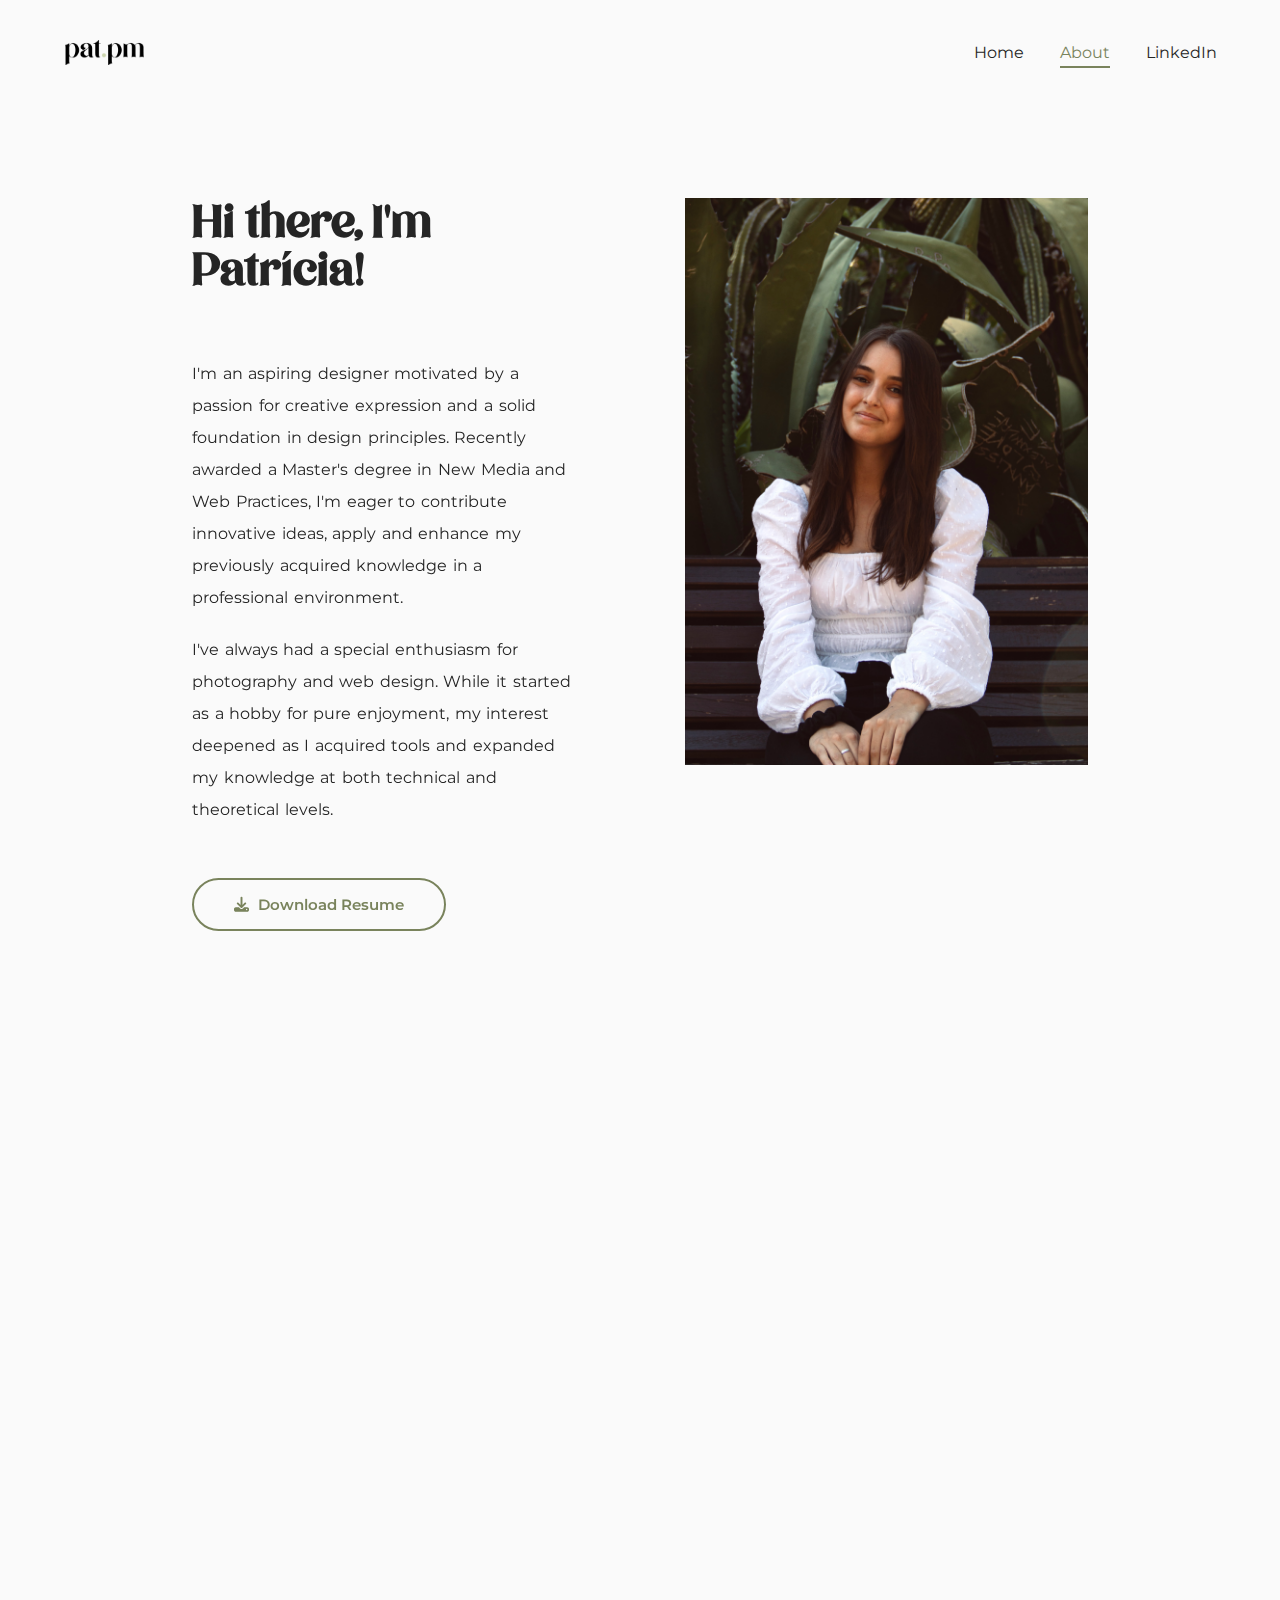
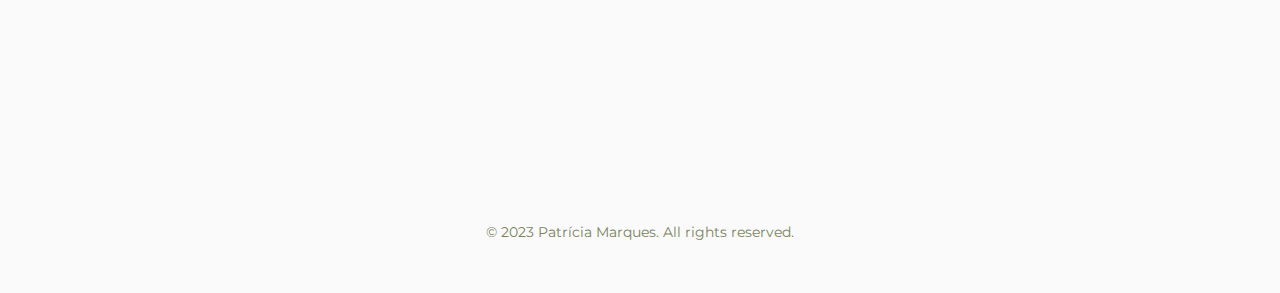
==== about.html @ 9ddb3692 "Add files via upload" ====
<!DOCTYPE html>
<html lang="en">

  <head>
    <meta charset="UTF-8">
    <meta http-equiv="X-UA-Compatible" content="IE=edge">
    <meta name="viewport" content="width=device-width, initial-scale=1.0">
    <title>About • Patrícia Marques</title>

    <link rel="icon" type="image/x-icon" href="favicon.ico">
    <link rel="stylesheet" href="style/about.css">
    <link href="https://unpkg.com/aos@2.3.1/dist/aos.css" rel="stylesheet">
    <script src="https://unpkg.com/aos@2.3.1/dist/aos.js"></script>
  </head>

  <body>
    <header id="header">
      <div class="nav-container">
        <a href="index.html"><img class="navbar-brand" src="assets/logo.png" alt="logo"></a>
        <nav id="mbmenu" class="nav">
          <ul>
            <li><a href="index.html">Home</a></li>
            <li><a class="active" href="about.html">About</a></li>
            <li><a href="https://www.linkedin.com/in/patpm" target="_blank">LinkedIn</a></li>
          </ul>
        </nav>
      </div>

      <button class="mobile-menu-button" title="Mobile menu">
        <i class="fa-solid fa-burger"></i>
      </button>
    </header>

    <div id="about" class="container">
      <div class="profile">
        <img class="picture" src="assets/mi.jpg" alt="Profile picture" data-aos="fade-left">
        <div class="text" data-aos="fade-right">
          <h1>Hi there, I'm Patrícia!</h1>
          <p>
            I'm an aspiring designer motivated by a passion for creative
            expression and a solid foundation in design principles. Recently 
            awarded a Master's degree in New Media and Web Practices, I'm eager 
            to contribute innovative ideas, apply and enhance my previously 
            acquired knowledge in a professional environment.
          </p>
          <p>
            I've always had a special enthusiasm for photography and web design. 
            While it started as a hobby for pure enjoyment, my interest deepened 
            as I acquired tools and expanded my knowledge at both technical and theoretical levels.
          </p>
          <a href="downloads/CV Patricia Marques.pdf" class="btn" title="Download Resume" target="_blank"><i class="fas fa-download"></i> Download Resume</a>
        </div>
      </div>

      <div class="moreabout">
        <h1 data-aos="fade-right">Five facts about me...</h1>
        <ul>
          <li data-aos="fade-right">
            <strong>Global Explorer ✈️</strong> I've had the privilege of
            traversing landscapes both near and far, from the bustling streets
            of London to the serene beaches of Cape Verde. I love getting to
            know other cultures and their history, traveling is such a powerful way
            to acquire knowledge and create unique, lasting memories.
          </li>
          <li data-aos="fade-right">
            <strong>Food Enthusiast 🍕</strong> Italian cuisine, with its rich
            flavors and comforting pasta dishes, has a special place in my
            heart. But I also can't resist some tasty picanha.
          </li>
          <li data-aos="fade-right">
            <strong>Dog Lover 🐕</strong> Beyond my professional interests, I'm
            an unabashed dog enthusiast, with a soft spot for Corgis! These
            adorable, short-legged companions bring endless joy into my life.
          </li>
          <li data-aos="fade-right">
            <strong>Crafty Trainer 🎮</strong> In my downtime, I'm most likely
            playing games with my friends. Just as I find immense joy in being a
            Minecraft architect, empowering my imagination, I also enjoy
            exploring the real world while capturing some Pokémon.
          </li>
          <li data-aos="fade-right">
            <strong>Coin Collector 🪙</strong> I am fascinated by the world of
            numismatics. Collecting coins is not just a hobby, it is a journey
            through history, culture and art. I like researching and discovering
            unique currencies from different countries.
          </li>
        </ul>
      </div>
    </div>

    <footer class="footer">
      <p>&copy; 2023 Patrícia Marques. All rights reserved.</p>
    </footer>

    <script>
      AOS.init();
    </script>

    <script>
      const nav = document.querySelector(".nav");
      const mobileMenu = document.querySelector("button.mobile-menu-button");

      mobileMenu.addEventListener("click", () => {
        nav.classList.toggle("show");

        if (nav.classList.contains("show")) {
          document.body.classList.add("fixed-position");
        } else {
          document.body.classList.remove("fixed-position");
        }
      });
    </script>
  </body>
</html>
---- style/about.css ----
@import url("https://cdnjs.cloudflare.com/ajax/libs/font-awesome/6.1.1/css/all.min.css");
@import url("https://fonts.googleapis.com/css2?family=Montserrat:wght@100;200;300;400;500;600;700;800;900&display=swap");
@font-face {
  font-family: "million_dreamsregular";
  src: url("fonts/million_dreams_regular-webfont.woff2") format("woff2"),
    url("fonts/million_dreams_regular-webfont.woff") format("woff");
  font-weight: normal;
  font-style: normal;
}

* {
  margin: 0;
  padding: 0;
  box-sizing: border-box;
}

html {
  line-height: 1.15;
  scroll-behavior: smooth;
}

body {
  color: #252525;
  font: 15px "Montserrat", sans-serif;
  line-height: 25px;
  background-color: #fafafa;
}

.mobile-menu-button {
  display: none;
  color: #252525;
}

.nav-container .navbar-brand {
  height: 25px;
  position: absolute;
  margin-top: 22px;
  display: block;
}

.nav-container {
  position: relative;
  display: block;
  width: auto;
  height: 108px;
  padding: 18px 45px 18px 65px;
  z-index: 100;
  transition: all 0.5s;
  font-size: 16px;
  line-height: 20px;
  font-weight: 400;
  background-color: transparent;
}

.nav {
  margin-top: 10px;
  float: right;
  display: flex;
}

.nav a {
  border-radius: 50px;
  display: inline-block;
  transition: all 0.3s;
  padding: 15px 18px;
  text-decoration: none;
  color: #252525;
  font-weight: 400;
  position: relative;
}

.nav ul {
  display: flex;
  list-style: none;
}

.nav a:hover {
  color: #ccd5ae;
}

.nav a.active {
  color: #79835c;
  text-decoration: underline 2px;
  text-underline-offset: 8px;
}

.nav a::before {
  content: "";
  width: 0;
  height: 2px;
  display: block;
  position: absolute;
  bottom: 0px;
  margin-bottom: 10px;
  left: 0;
  transition: all 0.25s ease-out;
  background-color: #ccd5ae;
}

.nav a:hover::before {
  width: 60%;
  transform: translateX(34%);
}

.container {
  color: #252525;
  padding-top: 90px;
  width: 70%;
  margin: auto;
}

.picture {
  position: relative;
  width: 100%;
  max-width: calc(50% - 5%);
  height: auto;
  max-height: 600px;
  display: block;
  object-fit: contain;
  object-position: top;
}

.profile {
  position: relative;
  gap: 7rem;
  display: flex;
  flex-direction: row-reverse;
}

.profile h1 {
  font-size: 50px;
  line-height: 3rem;
  margin-bottom: 4rem;
  position: relative;
  font-family: "million_dreamsregular";
}

.profile p {
  word-spacing: 0.1rem;
  font-size: 16px;
  line-height: 2rem;
  margin-bottom: 20px;
  font-weight: 400;
  font-family: "Montserrat", sans-serif;
}

.fas {
  margin-right: 5px;
}

.btn {
  margin-top: 2rem;
  padding: 12px 40px;
  display: inline-block;
  color: #79835c;
  border-radius: 50px;
  border: 2px solid #79835c;
  text-decoration: none;
  font-weight: 600;
  text-align: center;
}

.btn:hover {
  background-color: #79835c;
  color: #fcfcfc;
}

.moreabout {
  position: relative;
  margin-top: 10rem;
  margin-bottom: 6rem;
}

.moreabout h1 {
  font-size: 45px;
  font-weight: 500;
  margin-bottom: 4rem;
  position: relative;
  font-family: "million_dreamsregular";
}

.moreabout li {
  word-spacing: 0.1rem;
  font-size: 16px;
  line-height: 2rem;
  margin-bottom: 20px;
  margin-left: 20px;
  font-weight: 400;
  font-family: "Montserrat", sans-serif;
}

.footer {
  color: #79835c;
  width: 100%;
  text-align: center;
  position: absolute;
  padding-bottom: 3rem;
  font-size: 14px;
  margin-top: 3rem;
}

@media only screen and (min-width: 1620px) {
  .container {
    width: 55%;
  }

  .profile h1 {
    font-size: 2.5vw;
  }
}

@media only screen and (max-width: 768px) {
  .nav a::before {
    margin-bottom: 8px;
  }

  .nav a:hover::before {
    width: 70%;
    transform: translateX(22%);
  }

  .mobile-menu-button {
    display: block;
    position: absolute;
    right: 2.5rem;
    top: 2.3rem;
    background: none;
    border: none;
    font-size: 24px;
    z-index: 100;
    cursor: pointer;
  }

  .nav {
    background: #d5deb6;
    display: flex;
    justify-content: center;
    position: fixed;
    width: 100%;
    height: 100%;
    left: 0;
    top: -100%;
    z-index: 1;
    float: none;
    margin-top: 0;
    transition: top 0.5s ease-in;
  }

  .nav.show {
    display: flex;
    top: 0;
  }

  .fixed-position {
    position: fixed;
  }

  .nav a.active {
    color: #fff;
  }

  .nav a:hover {
    color: #fff;
  }

  .nav a::before {
    background-color: #fff;
  }

  .nav ul {
    margin-top: 0;
    justify-content: center;
    align-items: center;
    flex-direction: column;
    gap: 20px;
  }

  .nav ul li a {
    font-size: 22px;
    margin-top: 10px;
  }

  .nav-container {
    padding-left: 45px;
  }

  .profile {
    flex-direction: column;
    overflow-x: hidden;
  }

  .profile .picture {
    max-width: 100%;
    width: 100%;
    margin: 0;
  }
}

@media screen and (max-width: 480px) {
  .profile h1 {
    font-size: 36px;
    line-height: 40px;
    margin-top: -4rem;
    margin-bottom: 2rem;
    letter-spacing: 1px;
  }

  .btn {
    width: 100%;
  }

  .container {
    width: 80%;
    padding-top: 2rem;
  }

  .moreabout {
    margin-top: 7rem;
    margin-bottom: 2rem;
  }

  .moreabout h1 {
    font-size: 36px;
    line-height: 40px;
    margin-bottom: 2rem;
    letter-spacing: 1px;
  }
}
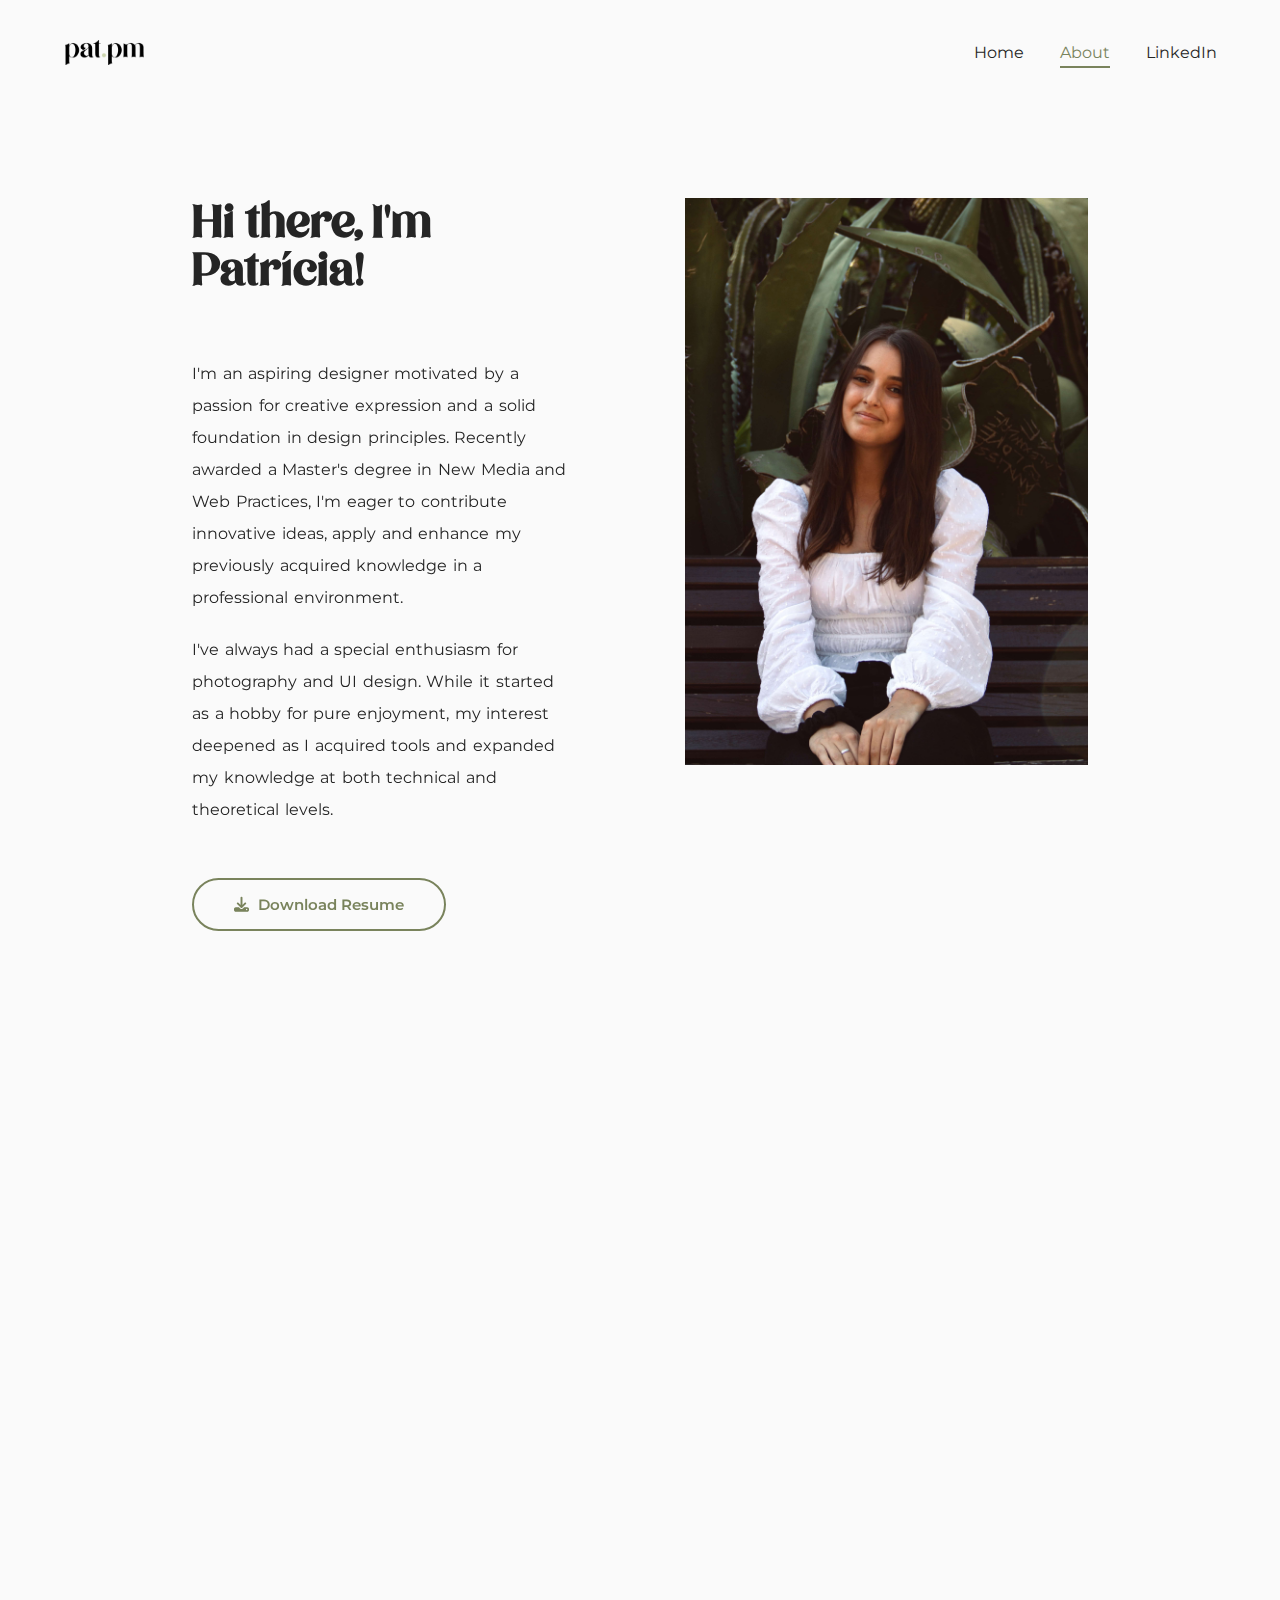
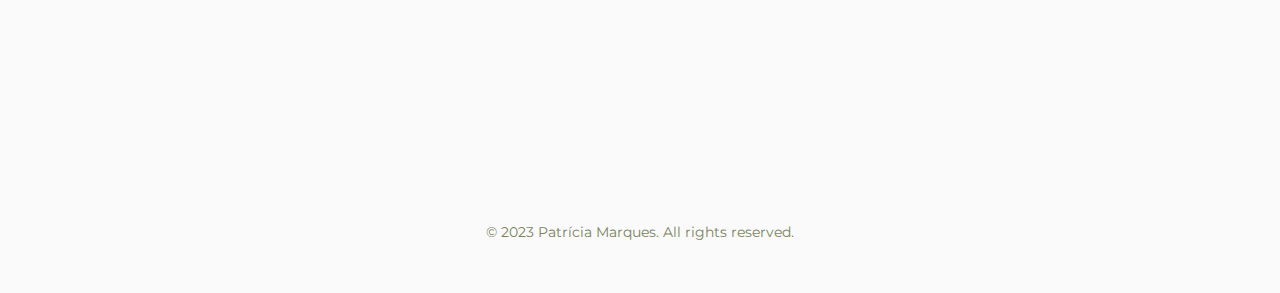
==== commit 12814b43: "Add files via upload" ====
--- a/about.html
+++ b/about.html
@@ -44,7 +44,7 @@
             acquired knowledge in a professional environment.
           </p>
           <p>
-            I've always had a special enthusiasm for photography and web design. 
+            I've always had a special enthusiasm for photography and UI design. 
             While it started as a hobby for pure enjoyment, my interest deepened 
             as I acquired tools and expanded my knowledge at both technical and theoretical levels.
           </p>
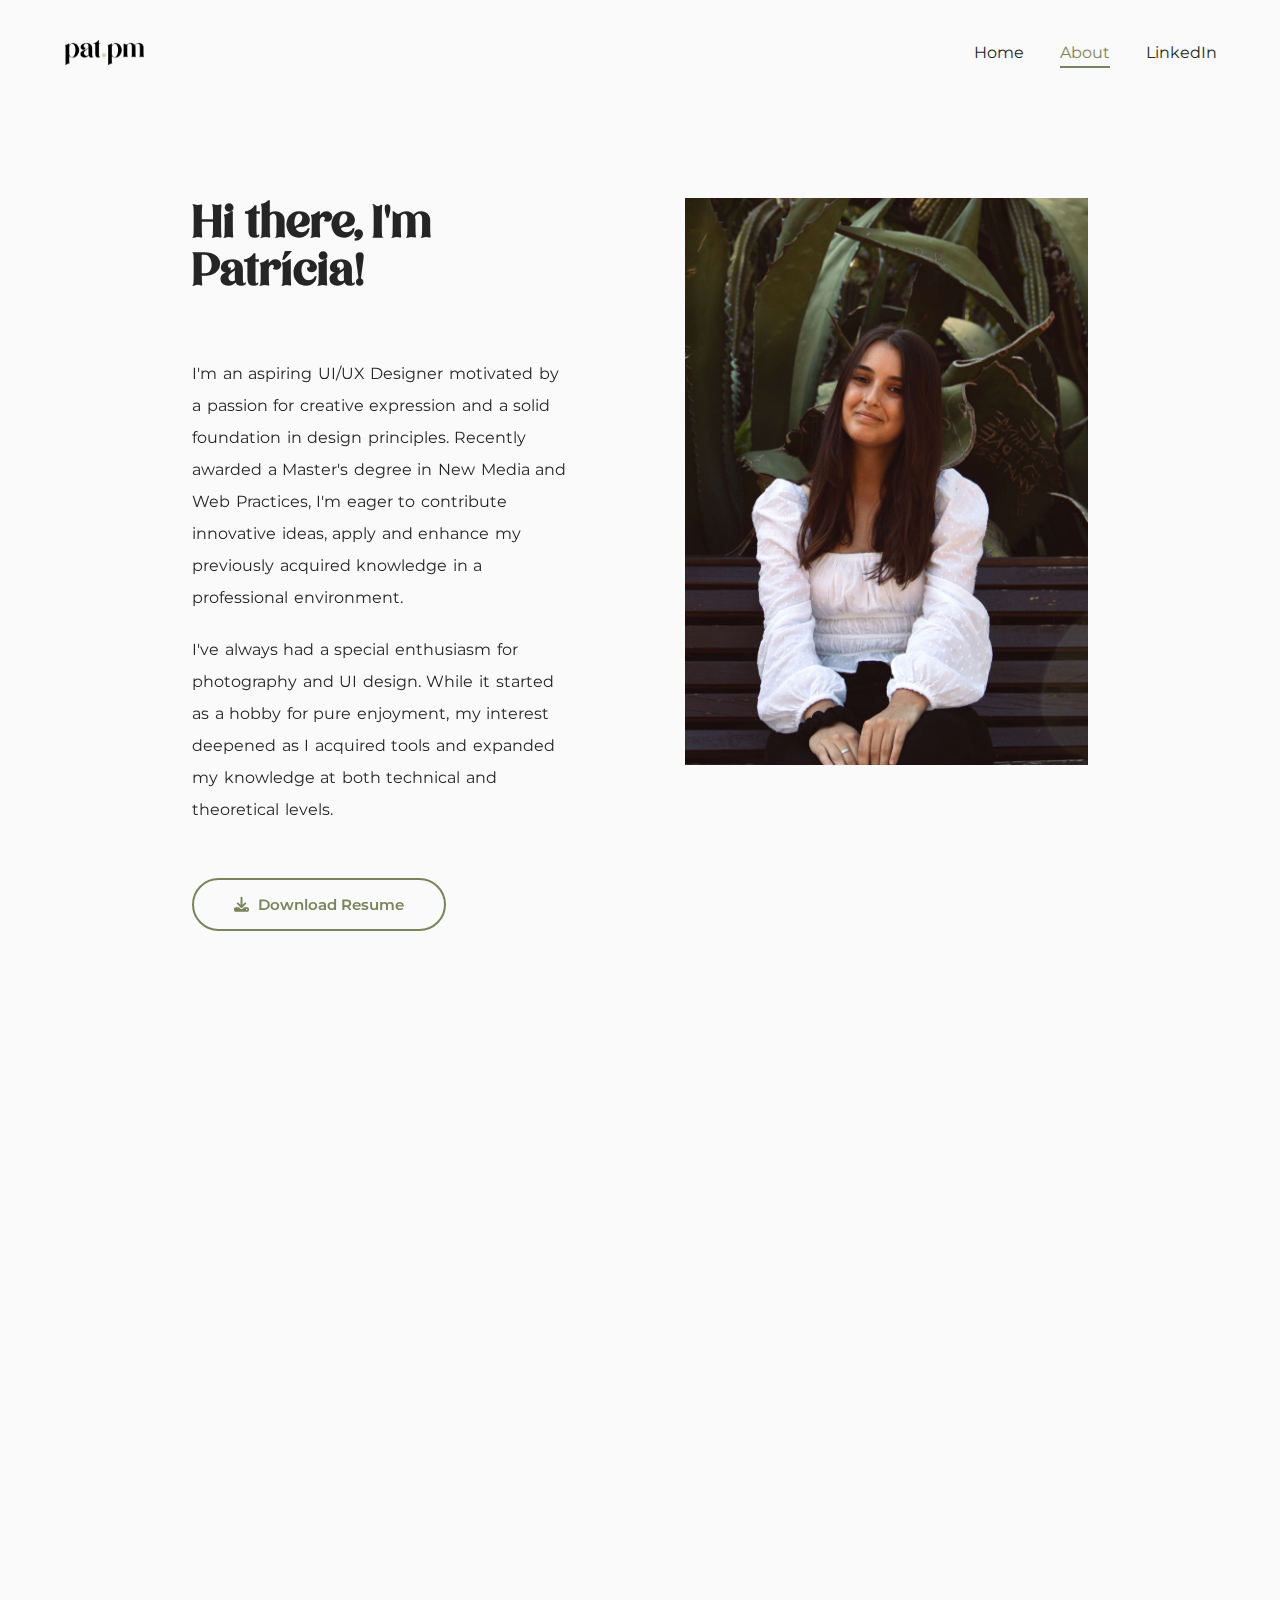
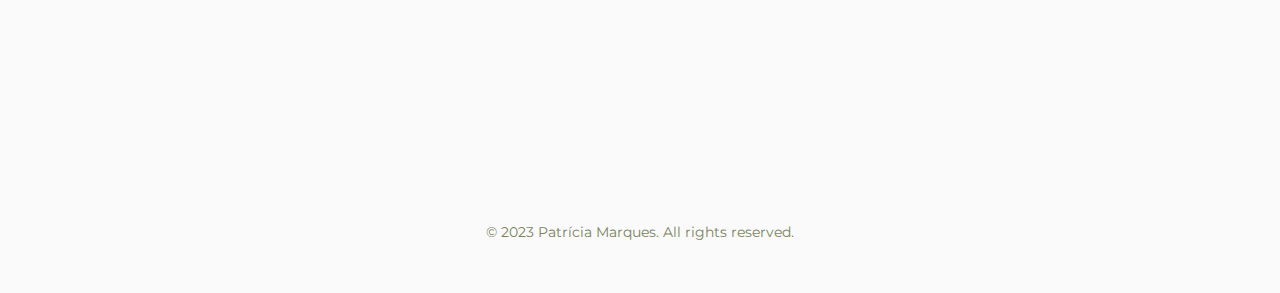
==== commit 7e5d2f77: "Add files via upload" ====
--- a/about.html
+++ b/about.html
@@ -37,7 +37,7 @@
         <div class="text" data-aos="fade-right">
           <h1>Hi there, I'm Patrícia!</h1>
           <p>
-            I'm an aspiring designer motivated by a passion for creative
+            I'm an aspiring UI/UX Designer motivated by a passion for creative
             expression and a solid foundation in design principles. Recently 
             awarded a Master's degree in New Media and Web Practices, I'm eager 
             to contribute innovative ideas, apply and enhance my previously 
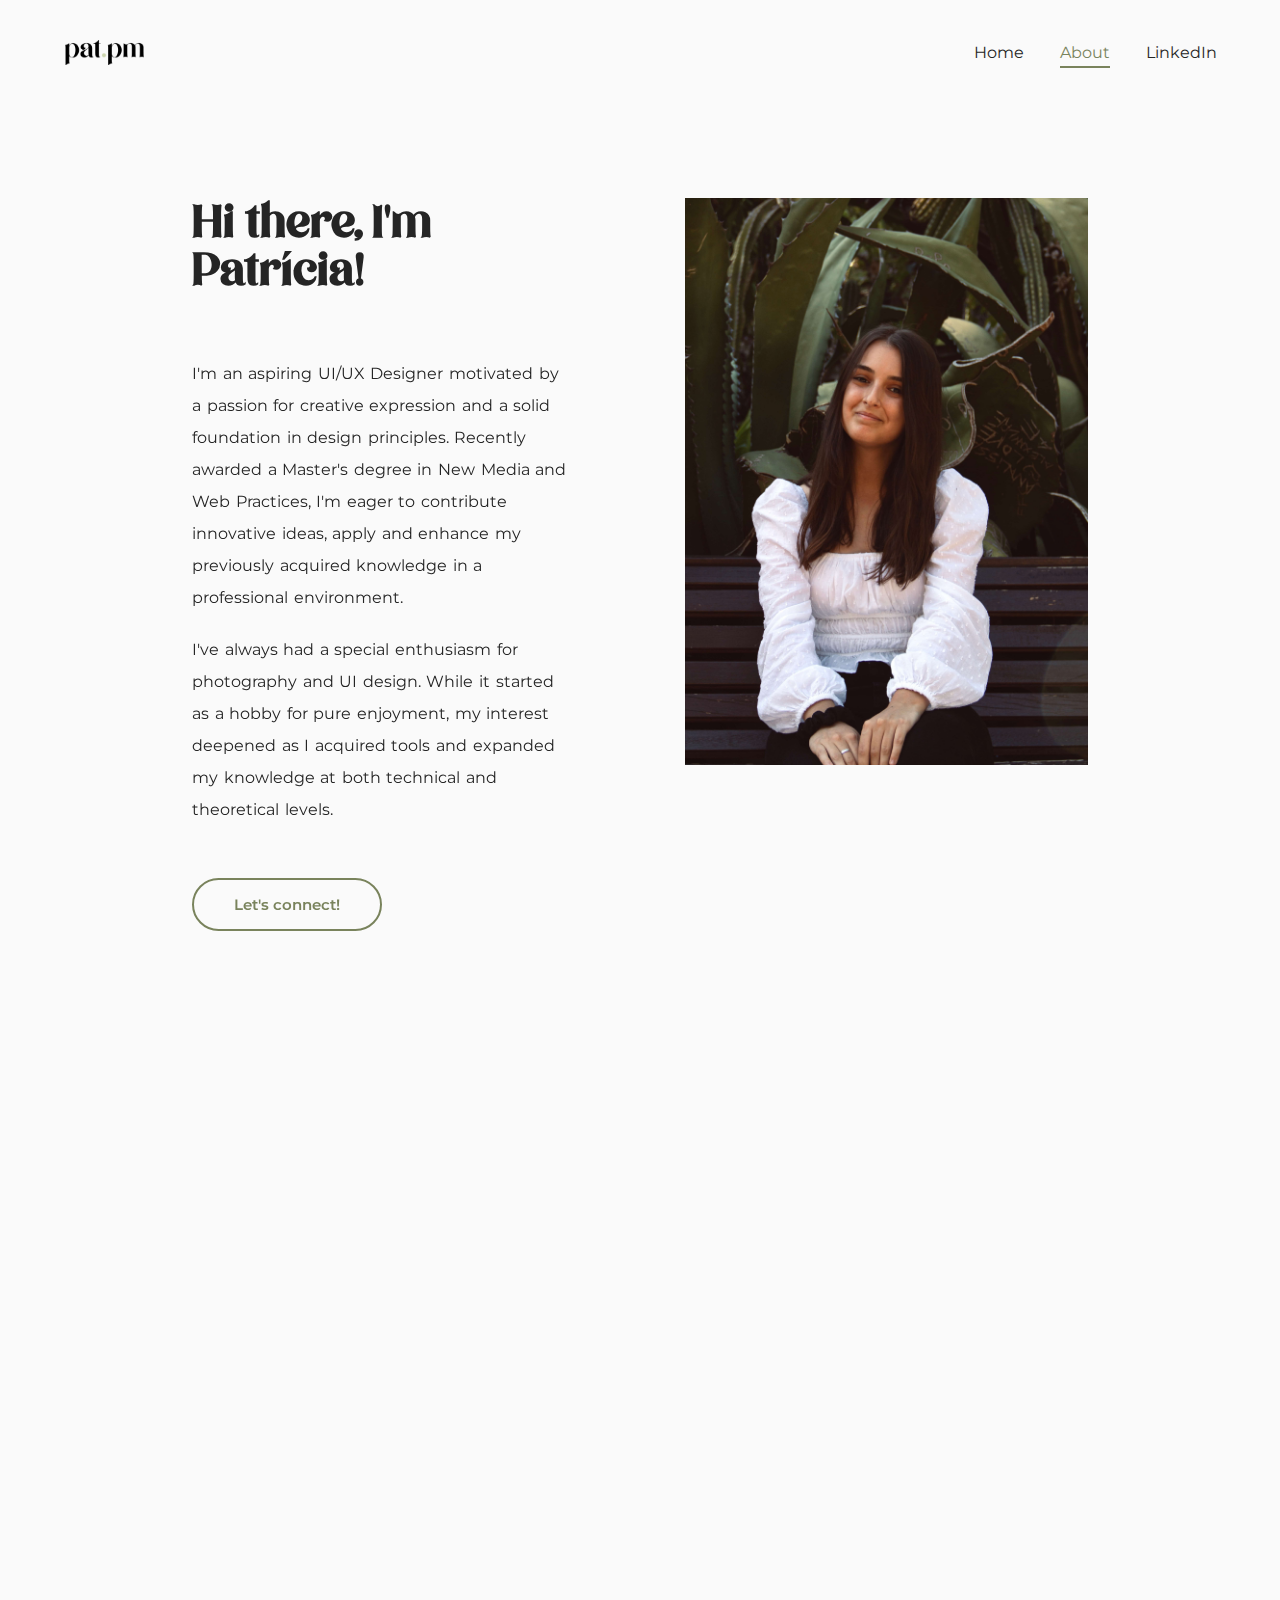
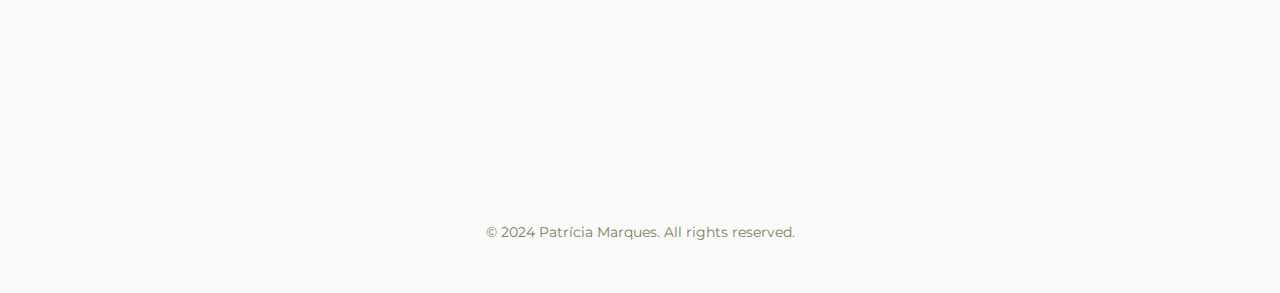
==== commit 8e048263: "Add files via upload" ====
--- a/about.html
+++ b/about.html
@@ -48,7 +48,7 @@
             While it started as a hobby for pure enjoyment, my interest deepened 
             as I acquired tools and expanded my knowledge at both technical and theoretical levels.
           </p>
-          <a href="downloads/CV Patricia Marques.pdf" class="btn" title="Download Resume" target="_blank"><i class="fas fa-download"></i> Download Resume</a>
+          <a href="https://www.linkedin.com/in/patpm" class="btn" title="Resume" target="_blank">Let's connect!</a>
         </div>
       </div>
 
@@ -89,7 +89,7 @@
     </div>
 
     <footer class="footer">
-      <p>&copy; 2023 Patrícia Marques. All rights reserved.</p>
+      <p>&copy; 2024 Patrícia Marques. All rights reserved.</p>
     </footer>
 
     <script>
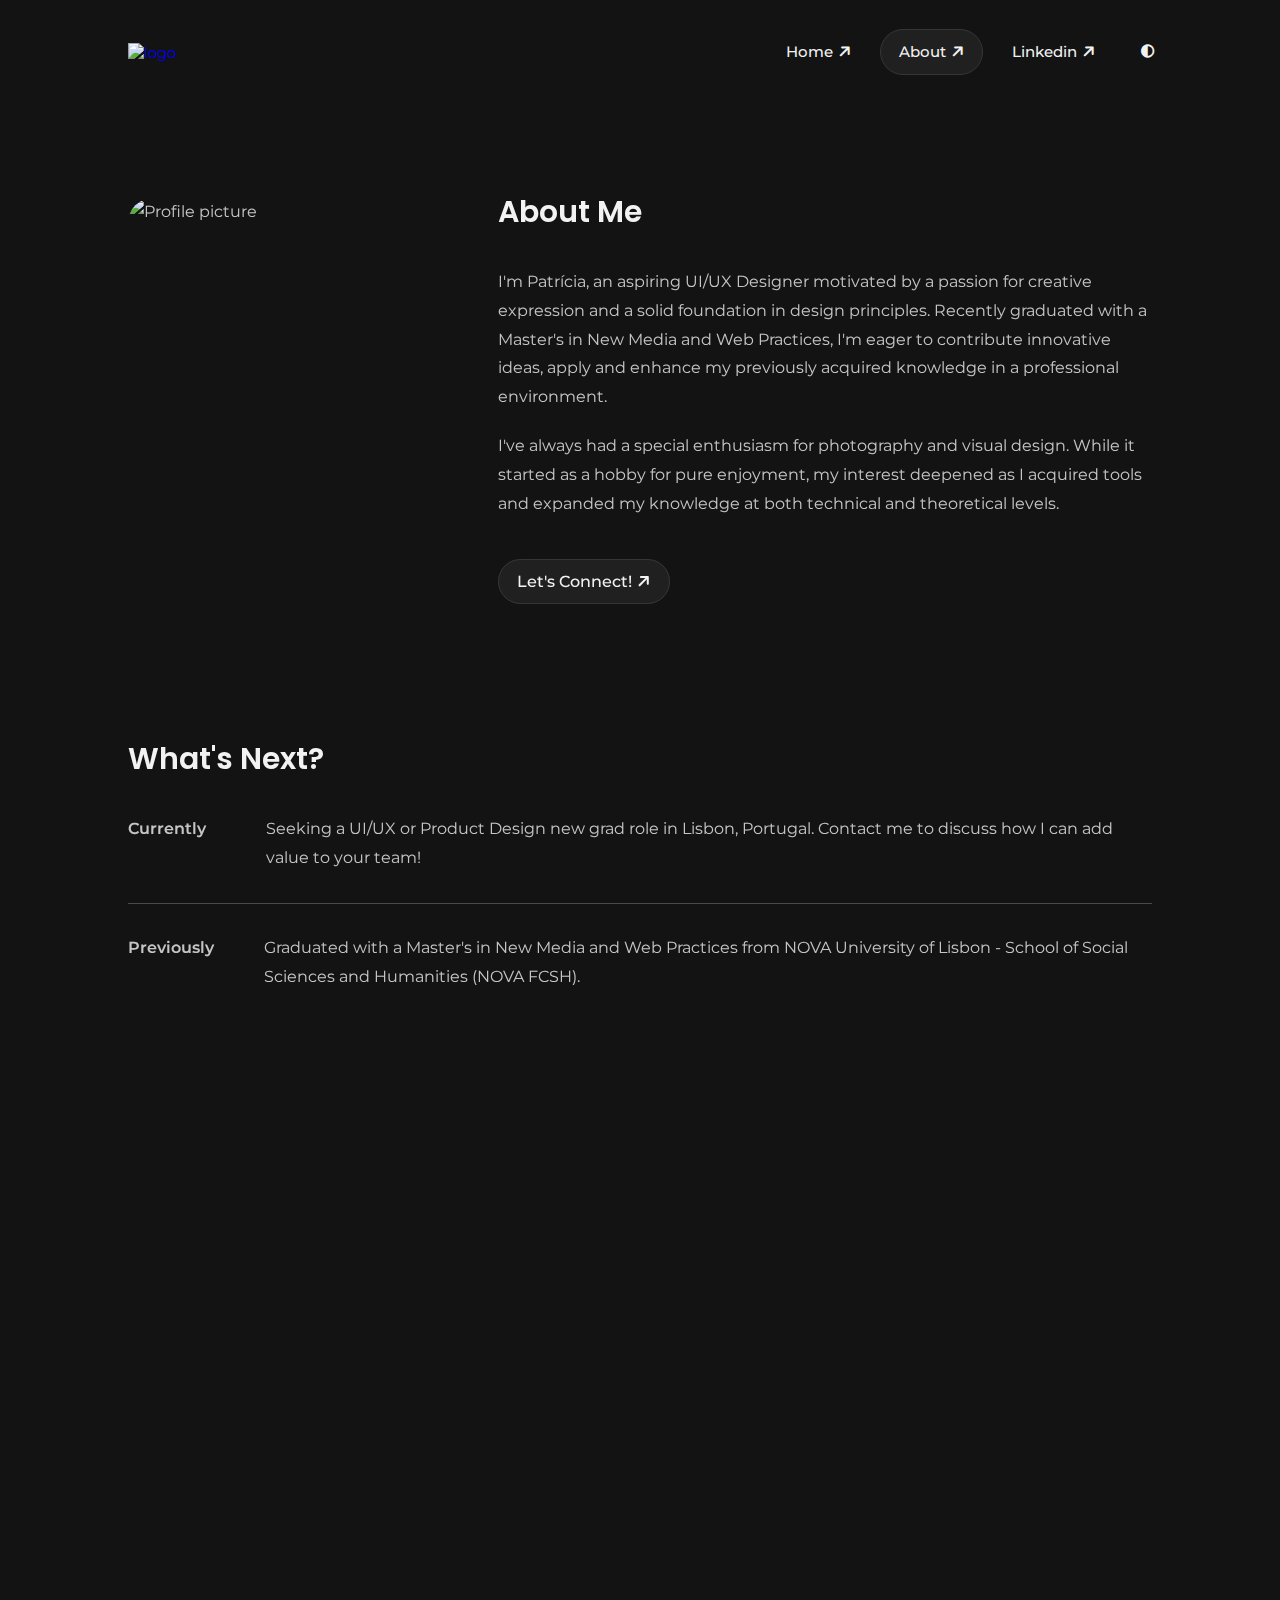
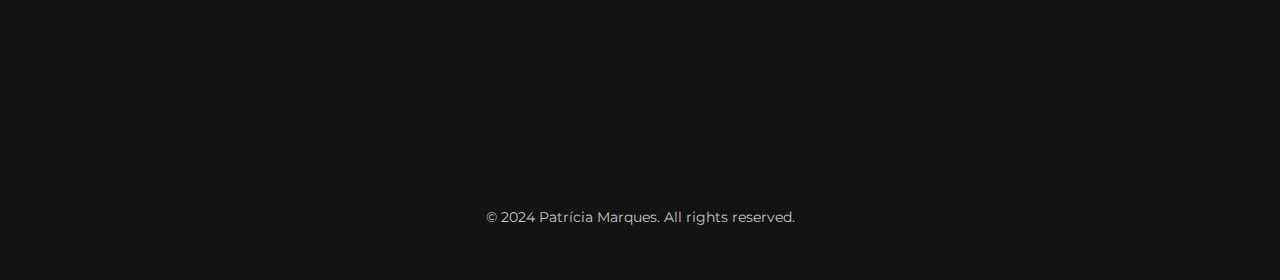
==== commit dae64a33: "Add files via upload" ====
--- a/about.html
+++ b/about.html
@@ -6,7 +6,6 @@
     <meta http-equiv="X-UA-Compatible" content="IE=edge">
     <meta name="viewport" content="width=device-width, initial-scale=1.0">
     <title>About • Patrícia Marques</title>
-
     <link rel="icon" type="image/x-icon" href="favicon.ico">
     <link rel="stylesheet" href="style/about.css">
     <link href="https://unpkg.com/aos@2.3.1/dist/aos.css" rel="stylesheet">
@@ -14,77 +13,116 @@
   </head>
 
   <body>
+    
+    <div class="popup" id="mobilePopup">
+      <div class="popup-content">
+        <p>For the best experience, visit me on a larger screen ✨</p>
+        <button id="continueButton" class="button">Continue on Mobile<i class="fa-solid fa-arrow-right"></i></button>
+      </div>
+    </div>
+
     <header id="header">
       <div class="nav-container">
-        <a href="index.html"><img class="navbar-brand" src="assets/logo.png" alt="logo"></a>
+        <a href="index.html">
+          <img class="navbar-brand cursor" id="logo-light" src="assets/logo1.png" alt="logo">
+          <img class="navbar-brand cursor" style="display: none;" id="logo-dark" src="assets/logo.png" alt="logo">
+        </a>   
         <nav id="mbmenu" class="nav">
           <ul>
-            <li><a href="index.html">Home</a></li>
-            <li><a class="active" href="about.html">About</a></li>
-            <li><a href="https://www.linkedin.com/in/patpm" target="_blank">LinkedIn</a></li>
+            <li><a href="index.html"><i class="mb-display fa-solid fa-arrow-right" style="display: none;"></i>Home<i class="mbmenu fa-solid fa-arrow-right"></i></a></li>
+            <li><a class="active" href="about.html"><i class="mb-display fa-solid fa-arrow-right" style="display: none;"></i>About<i class="mbmenu fa-solid fa-arrow-right"></i></a></li>
+            <li><a href="https://www.linkedin.com/in/patpm" target="_blank"><i class="mb-display fa-solid fa-arrow-right" style="display: none;"></i>Linkedin<i class="mbmenu fa-solid fa-arrow-right"></i></a></li>
+            <button id="light-mode-toggle" class="dark"><i class="fa-solid fa-circle-half-stroke"></i></button>
           </ul>
         </nav>
       </div>
-
       <button class="mobile-menu-button" title="Mobile menu">
-        <i class="fa-solid fa-burger"></i>
+        <i class="fa-solid fa-bars"></i>
       </button>
     </header>
 
     <div id="about" class="container">
       <div class="profile">
-        <img class="picture" src="assets/mi.jpg" alt="Profile picture" data-aos="fade-left">
+        <img class="picture" src="assets/me.jpg" alt="Profile picture" data-aos="fade-left">
         <div class="text" data-aos="fade-right">
-          <h1>Hi there, I'm Patrícia!</h1>
+          <h1>About Me</h1>
           <p>
-            I'm an aspiring UI/UX Designer motivated by a passion for creative
+            I'm Patrícia, an aspiring UI/UX Designer motivated by a passion for creative
             expression and a solid foundation in design principles. Recently 
-            awarded a Master's degree in New Media and Web Practices, I'm eager 
+            graduated with a Master's in New Media and Web Practices, I'm eager 
             to contribute innovative ideas, apply and enhance my previously 
             acquired knowledge in a professional environment.
           </p>
-          <p>
-            I've always had a special enthusiasm for photography and UI design. 
+          <p class="margin-bottom">
+            I've always had a special enthusiasm for photography and visual design. 
             While it started as a hobby for pure enjoyment, my interest deepened 
             as I acquired tools and expanded my knowledge at both technical and theoretical levels.
           </p>
-          <a href="https://www.linkedin.com/in/patpm" class="btn" title="Resume" target="_blank">Let's connect!</a>
-        </div>
-      </div>
-
-      <div class="moreabout">
-        <h1 data-aos="fade-right">Five facts about me...</h1>
-        <ul>
-          <li data-aos="fade-right">
-            <strong>Global Explorer ✈️</strong> I've had the privilege of
-            traversing landscapes both near and far, from the bustling streets
-            of London to the serene beaches of Cape Verde. I love getting to
-            know other cultures and their history, traveling is such a powerful way
-            to acquire knowledge and create unique, lasting memories.
+          <a href="https://www.linkedin.com/in/patpm" class="button" target="_blank">Let's Connect!<i class="fa-solid fa-arrow-right"></i></a>
+        </div>
+      </div>
+
+      <div class="situation" data-aos="fade-right">
+        <h1>What's Next?</h1>
+        <div class="currently">
+          <p class="bold">
+            Currently
+          </p>
+          <p>
+            Seeking a UI/UX or Product Design new grad role in Lisbon, 
+            Portugal. Contact me to discuss how I can add value to your team!
+          </p>
+        </div>
+        <hr>
+        <div class="previously">
+          <p class="bold">
+            Previously
+          </p>
+          <p>
+            Graduated with a Master's in New Media and Web Practices from  NOVA 
+            University of Lisbon - School of Social Sciences and Humanities (NOVA FCSH).
+          </p>
+        </div>
+      </div>
+
+      <div class="moreabout" data-aos="fade-right">
+        <h1>Beyond the Pixels I'm a...</h1>
+        <div class="curiosity">
+          <ul>
+            <li>
+              <h2>Food Enthusiast 🍕</h2>
+              <p>
+                Italian cuisine, with its rich flavors and comforting pasta dishes, has a special place in my heart. 
+                But I also can't resist some tasty picanha.
+              </p>
+            </li>
+            <li>
+              <h2>Dog Lover 🐕</h2>
+              <p>
+                I'm an unabashed dog enthusiast, with a soft spot for Corgis! These adorable, short-legged companions 
+                bring endless joy into my life.
+              </p>
+            </li>
+          </ul>
+        </div>
+        <div class="curiosity">
+          <ul>
+          <li>
+            <h2>Crafty Trainer 🎮</h2>
+            <p>
+              In my downtime, I'm most likely playing games with my friends. Just as I find immense joy in being a 
+              Minecraft architect, empowering my imagination, I also enjoy exploring the real world while capturing some Pokémon.
+            </p>
           </li>
-          <li data-aos="fade-right">
-            <strong>Food Enthusiast 🍕</strong> Italian cuisine, with its rich
-            flavors and comforting pasta dishes, has a special place in my
-            heart. But I also can't resist some tasty picanha.
+          <li>
+            <h2>Coin Collector 📁</h2>
+            <p>
+              Fascinated by numismatics, I see coin collecting as a journey through history, culture, and art. I enjoy 
+              researching and discovering unique currencies from around the world.
+            </p>
           </li>
-          <li data-aos="fade-right">
-            <strong>Dog Lover 🐕</strong> Beyond my professional interests, I'm
-            an unabashed dog enthusiast, with a soft spot for Corgis! These
-            adorable, short-legged companions bring endless joy into my life.
-          </li>
-          <li data-aos="fade-right">
-            <strong>Crafty Trainer 🎮</strong> In my downtime, I'm most likely
-            playing games with my friends. Just as I find immense joy in being a
-            Minecraft architect, empowering my imagination, I also enjoy
-            exploring the real world while capturing some Pokémon.
-          </li>
-          <li data-aos="fade-right">
-            <strong>Coin Collector 🪙</strong> I am fascinated by the world of
-            numismatics. Collecting coins is not just a hobby, it is a journey
-            through history, culture and art. I like researching and discovering
-            unique currencies from different countries.
-          </li>
-        </ul>
+          </ul>
+        </div>
       </div>
     </div>
 
@@ -94,6 +132,17 @@
 
     <script>
       AOS.init();
+    </script>
+
+    <script>
+      document.addEventListener('DOMContentLoaded', function() {
+        const continueButton = document.getElementById('continueButton');
+        const popup = document.getElementById('mobilePopup');
+      
+        continueButton.addEventListener('click', function() {
+            popup.style.display = 'none';
+        });
+      });
     </script>
 
     <script>
@@ -110,5 +159,53 @@
         }
       });
     </script>
+
+    <script>
+      document.addEventListener('DOMContentLoaded', function () {
+        var mobileMenuButton = document.querySelector('.mobile-menu-button');
+        var overlay = document.createElement('div');
+        overlay.className = 'overlay';
+      
+        mobileMenuButton.addEventListener('click', function () {
+          document.body.appendChild(overlay);
+      
+          overlay.classList.toggle('active');
+          mobileMenuButton.classList.toggle('active');
+        });
+      });
+    </script>
+
+    <script>
+      const lightModeToggle = document.getElementById('light-mode-toggle');
+      const body = document.body;
+
+      function toggleLightMode() {
+          body.classList.toggle('light-mode');
+
+          const isLightMode = body.classList.contains('light-mode');
+          localStorage.setItem('lightMode', isLightMode);
+
+          const logoLight = document.getElementById('logo-light');
+          const logoDark = document.getElementById('logo-dark');
+          if (isLightMode) {
+              logoLight.style.display = 'none';
+              logoDark.style.display = 'block';
+          } else {
+              logoLight.style.display = 'block';
+              logoDark.style.display = 'none';
+          }
+      }
+
+      lightModeToggle.addEventListener('click', toggleLightMode);
+
+      const isLightMode = localStorage.getItem('lightMode') === 'true';
+
+      if (isLightMode) {
+          body.classList.add('light-mode');
+          document.getElementById('logo-light').style.display = 'none';
+          document.getElementById('logo-dark').style.display = 'block';
+      }
+    </script>
+
   </body>
-</html>
+</html>--- a/style/about.css
+++ b/style/about.css
@@ -1,12 +1,6 @@
 @import url("https://cdnjs.cloudflare.com/ajax/libs/font-awesome/6.1.1/css/all.min.css");
 @import url("https://fonts.googleapis.com/css2?family=Montserrat:wght@100;200;300;400;500;600;700;800;900&display=swap");
-@font-face {
-  font-family: "million_dreamsregular";
-  src: url("fonts/million_dreams_regular-webfont.woff2") format("woff2"),
-    url("fonts/million_dreams_regular-webfont.woff") format("woff");
-  font-weight: normal;
-  font-style: normal;
-}
+@import url('https://fonts.googleapis.com/css2?family=Poppins:ital,wght@0,100;0,200;0,300;0,400;0,500;0,600;0,700;0,800;0,900;1,100;1,200;1,300;1,400;1,500;1,600;1,700;1,800;1,900&display=swap');
 
 * {
   margin: 0;
@@ -20,21 +14,123 @@
 }
 
 body {
-  color: #252525;
-  font: 15px "Montserrat", sans-serif;
-  line-height: 25px;
-  background-color: #fafafa;
-}
-
-.mobile-menu-button {
+  background-color: #131313;
+  color: rgba(242, 242, 242, 0.8);
+  font: 15.5px 'Montserrat', sans-serif;
+  font-weight: 400;
+  line-height: 1.80rem;
+  cursor: url("../assets/cursor2.svg"), url("../assets/cursor2.png"), auto;
+}
+
+.light-mode {
+  background-color: #fcfcfc;
+  color: #242424;
+  cursor: url("../assets/cursor1.svg"), url("../assets/cursor1.png"), auto;
+}
+
+button, a, .cursor {
+  cursor: url("../assets/cursor3.svg"), url("../assets/cursor3.png"), auto;
+}
+
+.light-mode button, .light-mode a, .light-mode .cursor {
+  cursor: url("../assets/cursor.svg"), url("../assets/cursor.png"), auto;
+}
+
+h1, h2 {
+  color: #f2f2f2;
+}
+
+.light-mode h1, .light-mode h2 {
+  color: #242424;
+}
+
+.popup {
   display: none;
-  color: #252525;
+  position: fixed;
+  top: 0;
+  left: 0;
+  width: 100%;
+  height: 100%;
+  background-color: rgba(0, 0, 0, 0.8);
+  justify-content: center;
+  align-items: center;
+  z-index: 1101;
+}
+
+.popup-content {
+  background-color: #131313;
+  border: 1px solid #363636;
+  padding: 40px;
+  border-radius: 25px;
+  text-align: center;
+  width: 80%;
+  max-width: 400px;
+}
+
+.light-mode .popup-content {
+  background-color: #fcfcfc;
+  border: 1px solid rgba(0, 0, 0, 0.02);
+}
+
+#continueButton {
+  margin-top: 1rem;
+  font-weight: 500;
+  font: 15px 'Montserrat', sans-serif;
+}
+
+.button {
+  background-color: #202020;
+  border-radius: 25px;
+  transition: all 0.3s;
+  padding: 12px 18px;
+  text-decoration: none;
+  font-weight: 500;
+  position: relative;
+  color: #f2f2f2;
+  border: 1px solid #363636;
+}
+
+.light-mode .button {
+  background-color: #f2f2f2;
+  color: #242424;
+  border: 1px solid rgba(229, 229, 229, 0.6);
+}
+
+.fa-arrow-right {
+  transform: rotate(-45deg);
+  margin-left: 5px;
+  transition: 0.2s ease-in-out;
+}
+
+.button:hover i {
+  transform: rotate(0deg);
+}
+
+.button:hover {
+  background-color: #2c2c2c;
+  border: 1px solid rgba(242, 242, 242, 0.1);
+}
+
+.light-mode .button:hover {
+  background-color: #f6f6f6;
+}
+
+.overlay {
+  display: none;
+  position: fixed;
+  top: 0;
+  left: 0;
+  width: 100%;
+  height: 100%;
+  background: rgba(0, 0, 0, 0.7);
+  z-index: 2;
+  transition: right 0.5s ease-in;
 }
 
 .nav-container .navbar-brand {
-  height: 25px;
+  height: 35px;
   position: absolute;
-  margin-top: 22px;
+  margin-top: 25px;
   display: block;
 }
 
@@ -42,233 +138,435 @@
   position: relative;
   display: block;
   width: auto;
+  margin-left: 10%;
+  margin-right: 10%;
   height: 108px;
-  padding: 18px 45px 18px 65px;
-  z-index: 100;
+  padding: 18px 0;
   transition: all 0.5s;
-  font-size: 16px;
+  font-size: 15px;
   line-height: 20px;
-  font-weight: 400;
-  background-color: transparent;
 }
 
 .nav {
-  margin-top: 10px;
+  margin-top: 11px;
+  margin-right: -18px;
   float: right;
   display: flex;
 }
 
 .nav a {
-  border-radius: 50px;
+  border-radius: 25px;
   display: inline-block;
   transition: all 0.3s;
-  padding: 15px 18px;
+  padding: 12px 18px;
   text-decoration: none;
-  color: #252525;
-  font-weight: 400;
+  font-weight: 500;
   position: relative;
+  color: #f2f2f2;
+  border: 1px solid #131313;
+}
+
+.light-mode .nav a {
+  color: #242424;
+  border: 1px solid #fcfcfc;
 }
 
 .nav ul {
   display: flex;
   list-style: none;
-}
-
-.nav a:hover {
-  color: #ccd5ae;
+  gap: 10px;
 }
 
 .nav a.active {
-  color: #79835c;
-  text-decoration: underline 2px;
-  text-underline-offset: 8px;
-}
-
-.nav a::before {
-  content: "";
-  width: 0;
-  height: 2px;
-  display: block;
-  position: absolute;
-  bottom: 0px;
-  margin-bottom: 10px;
-  left: 0;
-  transition: all 0.25s ease-out;
-  background-color: #ccd5ae;
-}
-
-.nav a:hover::before {
-  width: 60%;
-  transform: translateX(34%);
+  background-color: #202020;
+  border: 1px solid #363636;
+}
+
+.light-mode .nav a.active {
+  background-color: #f2f2f2;
+  border: 1px solid rgba(0, 0, 0, 0.02);
+}
+
+.nav a:hover {    
+  background-color: #2c2c2c;
+  border: 1px solid rgba(242, 242, 242, 0.1);
+}
+
+.light-mode .nav a:hover {    
+  background-color: #f6f6f6;
+  border: 1px solid rgba(172, 172, 172, 0.1);
+}
+
+.dark {
+  color: #f2f2f2;
+  background-color: transparent;
+  border: none;
+  border-radius: 50%;
+  padding: 22px;
+  height: 30px;
+  width: 30px;
+  display: flex;
+  justify-content: center;
+  align-self: center;
+  border: 1px solid #131313;
+}
+
+.light-mode .dark {
+  color: #242424;
+  border: 1px solid #fcfcfc;
+}
+
+.dark i {
+  align-self: center;
+}
+
+.dark:hover {
+  background-color: #2c2c2c;
+  border: 1px solid rgba(242, 242, 242, 0.1);
+}
+
+.light-mode .dark:hover {
+  background-color: #f3f3f3;
+  border: 1px solid rgba(172, 172, 172, 0.1);
+}
+
+.mobile-menu-button {
+  display: none;
+  color: #f2f2f2;
+}
+
+.light-mode .mobile-menu-button {
+  color: #242424;
+}
+
+.mbmenu.fa-arrow-right {
+  color: #f2f2f2;
+}
+
+.light-mode .mbmenu.fa-arrow-right {
+  color: #242424;
 }
 
 .container {
-  color: #252525;
   padding-top: 90px;
-  width: 70%;
+  width: 80%;
   margin: auto;
+}
+
+.container h1 {
+  font-size: 30px;
+  margin-bottom: 2rem;
+  line-height: 3rem;
+  font-weight: 600;
+  font-family: 'Poppins', sans-serif;
+}
+
+.profile {
+  position: relative;
+  gap: 7rem;
+  display: flex;
+}
+
+.profile p {
+  margin-bottom: 20px;
+}
+
+.profile p.margin-bottom {
+  margin-bottom: 50px;
 }
 
 .picture {
   position: relative;
+  border-radius: 25px;
   width: 100%;
   max-width: calc(50% - 5%);
   height: auto;
   max-height: 600px;
   display: block;
-  object-fit: contain;
+  object-fit: cover;
   object-position: top;
 }
 
-.profile {
+.picture:hover {
+  animation: shakyRotation 0.5s ease-in-out;
+
+}
+
+@keyframes shakyRotation {
+  0% { transform: rotate(0deg); }
+  25% { transform: rotate(-2deg); }
+  50% { transform: rotate(2deg); }
+  75% { transform: rotate(-2deg); }
+  100% { transform: rotate(0deg); }
+}
+
+.text {
   position: relative;
-  gap: 7rem;
+  top: -10px;
+}
+
+.situation {
+  position: relative;
+  margin-top: 8rem;
+}
+
+.situation .bold{
+  font-weight: 600;
+}
+
+.currently {
   display: flex;
-  flex-direction: row-reverse;
-}
-
-.profile h1 {
-  font-size: 50px;
-  line-height: 3rem;
-  margin-bottom: 4rem;
-  position: relative;
-  font-family: "million_dreamsregular";
-}
-
-.profile p {
-  word-spacing: 0.1rem;
-  font-size: 16px;
-  line-height: 2rem;
-  margin-bottom: 20px;
-  font-weight: 400;
-  font-family: "Montserrat", sans-serif;
-}
-
-.fas {
-  margin-right: 5px;
-}
-
-.btn {
-  margin-top: 2rem;
-  padding: 12px 40px;
-  display: inline-block;
-  color: #79835c;
-  border-radius: 50px;
-  border: 2px solid #79835c;
-  text-decoration: none;
-  font-weight: 600;
-  text-align: center;
-}
-
-.btn:hover {
-  background-color: #79835c;
-  color: #fcfcfc;
+  flex-direction: row;
+  gap: 60px;
+}
+
+.currently p {
+  margin-bottom: 30px;
+}
+
+hr {
+  margin-bottom: 30px;
+  height: 1px;
+  border: none;
+  background: rgba(87, 87, 87, 0.8);
+}
+
+.light-mode hr {
+  background: rgba(0, 0, 0, 0.2);
+}
+
+.previously {
+  display: flex;
+  flex-direction: row;
+  gap: 50px;
 }
 
 .moreabout {
-  position: relative;
-  margin-top: 10rem;
-  margin-bottom: 6rem;
-}
-
-.moreabout h1 {
-  font-size: 45px;
-  font-weight: 500;
-  margin-bottom: 4rem;
-  position: relative;
-  font-family: "million_dreamsregular";
-}
-
-.moreabout li {
-  word-spacing: 0.1rem;
-  font-size: 16px;
-  line-height: 2rem;
-  margin-bottom: 20px;
-  margin-left: 20px;
-  font-weight: 400;
-  font-family: "Montserrat", sans-serif;
+  margin-top: 8rem;
+  margin-bottom: 8rem;
+}
+
+.curiosity ul {
+  list-style-type: none;
+  margin: 0 !important;
+  display: flex;
+  flex-direction: row;
+  gap: 1rem;
+}
+
+.curiosity li {
+  background-color: #202020;
+  border: 1px solid #363636;
+  padding: 30px 40px;
+  border-radius: 25px;
+  width: 50%;
+  margin-bottom: 1rem;
+}
+
+.light-mode .curiosity li {
+  background-color: #f2f2f2;
+  border: 1px solid rgba(0, 0, 0, 0.02);
+}
+
+.curiosity h2 {
+  margin-bottom: 1rem !important;
+  margin-top: 0;
+  font-size: 16.5px !important;
+  font-weight: 600 !important;
+  color: #f2f2f2 !important;
+}
+
+.light-mode .curiosity h2 {
+  color: #242424 !important;
+}
+
+.curiosity p {
+  margin-bottom: 0;
 }
 
 .footer {
-  color: #79835c;
   width: 100%;
   text-align: center;
-  position: absolute;
   padding-bottom: 3rem;
   font-size: 14px;
   margin-top: 3rem;
 }
 
-@media only screen and (min-width: 1620px) {
-  .container {
-    width: 55%;
-  }
-
-  .profile h1 {
-    font-size: 2.5vw;
-  }
+
+
+@media screen and (min-width: 1450px) {
+
+  .nav-container {
+    margin-left: 17.7%;
+    margin-right: 17.7%;
+    padding: 18px 0;
+  }
+
+  .container  {
+    width: 65%;
+  }
+
+  .profile {
+    gap: 9rem;
+  }
+  
+}
+
+@media screen and (max-width: 1000px) {
+  .profile {
+    flex-direction: column;
+  }
+
+  .profile .picture {
+    max-width: 70%;
+    width: 70%;
+    align-self: center;
+    margin: 0;
+  }
+
 }
 
 @media only screen and (max-width: 768px) {
-  .nav a::before {
-    margin-bottom: 8px;
-  }
-
-  .nav a:hover::before {
-    width: 70%;
-    transform: translateX(22%);
-  }
-
+
+  .popup {
+    display: flex;
+  }
+
+  .overlay.active {
+    display: block;
+    transition: right 0.5s ease-in;
+  }
+  
   .mobile-menu-button {
     display: block;
     position: absolute;
-    right: 2.5rem;
-    top: 2.3rem;
+    right: 10%;
+    top: 2.5rem;
     background: none;
     border: none;
     font-size: 24px;
-    z-index: 100;
-    cursor: pointer;
-  }
-
+    z-index: 1100 !important;
+  }
+
+  .mbmenu {
+    display: none;
+  }
+
+  .active .mb-display {
+    display: inline-block !important;
+    rotate: 45deg;
+    margin-right: 10px;
+  }
+
+  .nav-container .navbar-brand {
+    z-index: 1;
+  }
+  
   .nav {
-    background: #d5deb6;
-    display: flex;
-    justify-content: center;
+    background-color: #131313;
+    justify-content: flex-end;
     position: fixed;
-    width: 100%;
+    width: 19rem;
     height: 100%;
-    left: 0;
-    top: -100%;
-    z-index: 1;
+    font-family: 'Poppins', sans-serif;
+    top: 0;
+    right: -100%;
+    z-index: 1000;
     float: none;
     margin-top: 0;
-    transition: top 0.5s ease-in;
+    transition: right 0.5s ease-in;
+  }
+
+  .light-mode .nav {
+    background-color: #fcfcfc;
+  }
+
+  .nav a {
+    display: inline-block;
+    font-weight: 500;
+    position: relative;
+    margin-left: 0;
+    max-width: max-content;
+    transition: 0.2s ease-in-out;
+  }
+
+  .nav a.active {
+    background-color: transparent !important;
+    border: none !important;
+  }
+
+  .nav a:after { 
+    display: none;
   }
 
   .nav.show {
     display: flex;
-    top: 0;
-  }
-
+    right: 0;
+  }
+  
   .fixed-position {
     position: fixed;
   }
 
-  .nav a.active {
-    color: #fff;
-  }
-
-  .nav a:hover {
-    color: #fff;
-  }
-
-  .nav a::before {
-    background-color: #fff;
-  }
-
   .nav ul {
     margin-top: 0;
+    margin-right: 58px;
+    justify-content: center;
+    align-items: flex-end;
+    flex-direction: column;
+    gap: 10px;
+  }
+
+  .nav ul li a {
+    font-size: 22px;
+    margin-top: 12px;
+  }
+
+  .dark {
+    align-self: flex-end;
+  }
+
+  .container {
+    width: 85%;
+  }
+
+  .curiosity ul {
+    flex-direction: column;
+    gap: 0;
+  }
+
+  .curiosity li {
+    width: 100%;
+  }
+
+  .footer {
+    margin-top: 35px;
+  }
+
+}
+
+@media screen and (max-width: 500px) {
+
+  .profile .picture {
+    max-width: 100%;
+    width: 100%;
+    margin: 0;
+  }
+
+  .container {
+    width: 80%;
+    padding-top: 0;
+  }
+
+  .nav {
+    width: 100%;
+    margin-right: 0;
+    justify-content: center;
+  }
+
+  .nav ul {
+    margin-top: 0;
+    margin-right: 0;
     justify-content: center;
     align-items: center;
     flex-direction: column;
@@ -276,27 +574,18 @@
   }
 
   .nav ul li a {
-    font-size: 22px;
-    margin-top: 10px;
-  }
-
-  .nav-container {
-    padding-left: 45px;
-  }
-
-  .profile {
-    flex-direction: column;
-    overflow-x: hidden;
-  }
-
-  .profile .picture {
-    max-width: 100%;
-    width: 100%;
-    margin: 0;
-  }
-}
-
-@media screen and (max-width: 480px) {
+    line-height: 20px;
+    margin-top: 0;
+  }
+
+  .dark {
+    align-self: center;
+  }
+
+  .mbmenu.fa-arrow-right {
+    font-size: 24px;
+  }
+
   .profile h1 {
     font-size: 36px;
     line-height: 40px;
@@ -305,10 +594,6 @@
     letter-spacing: 1px;
   }
 
-  .btn {
-    width: 100%;
-  }
-
   .container {
     width: 80%;
     padding-top: 2rem;
@@ -319,10 +604,37 @@
     margin-bottom: 2rem;
   }
 
-  .moreabout h1 {
-    font-size: 36px;
-    line-height: 40px;
-    margin-bottom: 2rem;
-    letter-spacing: 1px;
-  }
-}
+}
+
+@media only screen and (max-width: 480px) {
+
+  .container {
+    width: 88%;
+  }
+
+  .nav-container {
+    margin-left: 6%;
+    margin-right: 6%;
+  }
+
+  .mobile-menu-button {
+    right: 6%;
+  }
+
+  .text p {
+    margin-bottom: 10px;
+  }
+
+  .text li {
+    margin-bottom: 10px;
+  }
+
+  .container h1 {
+    line-height: 2.5rem;
+  }
+
+  .curiosity li  {
+    padding: 24px 34px;
+  }
+
+}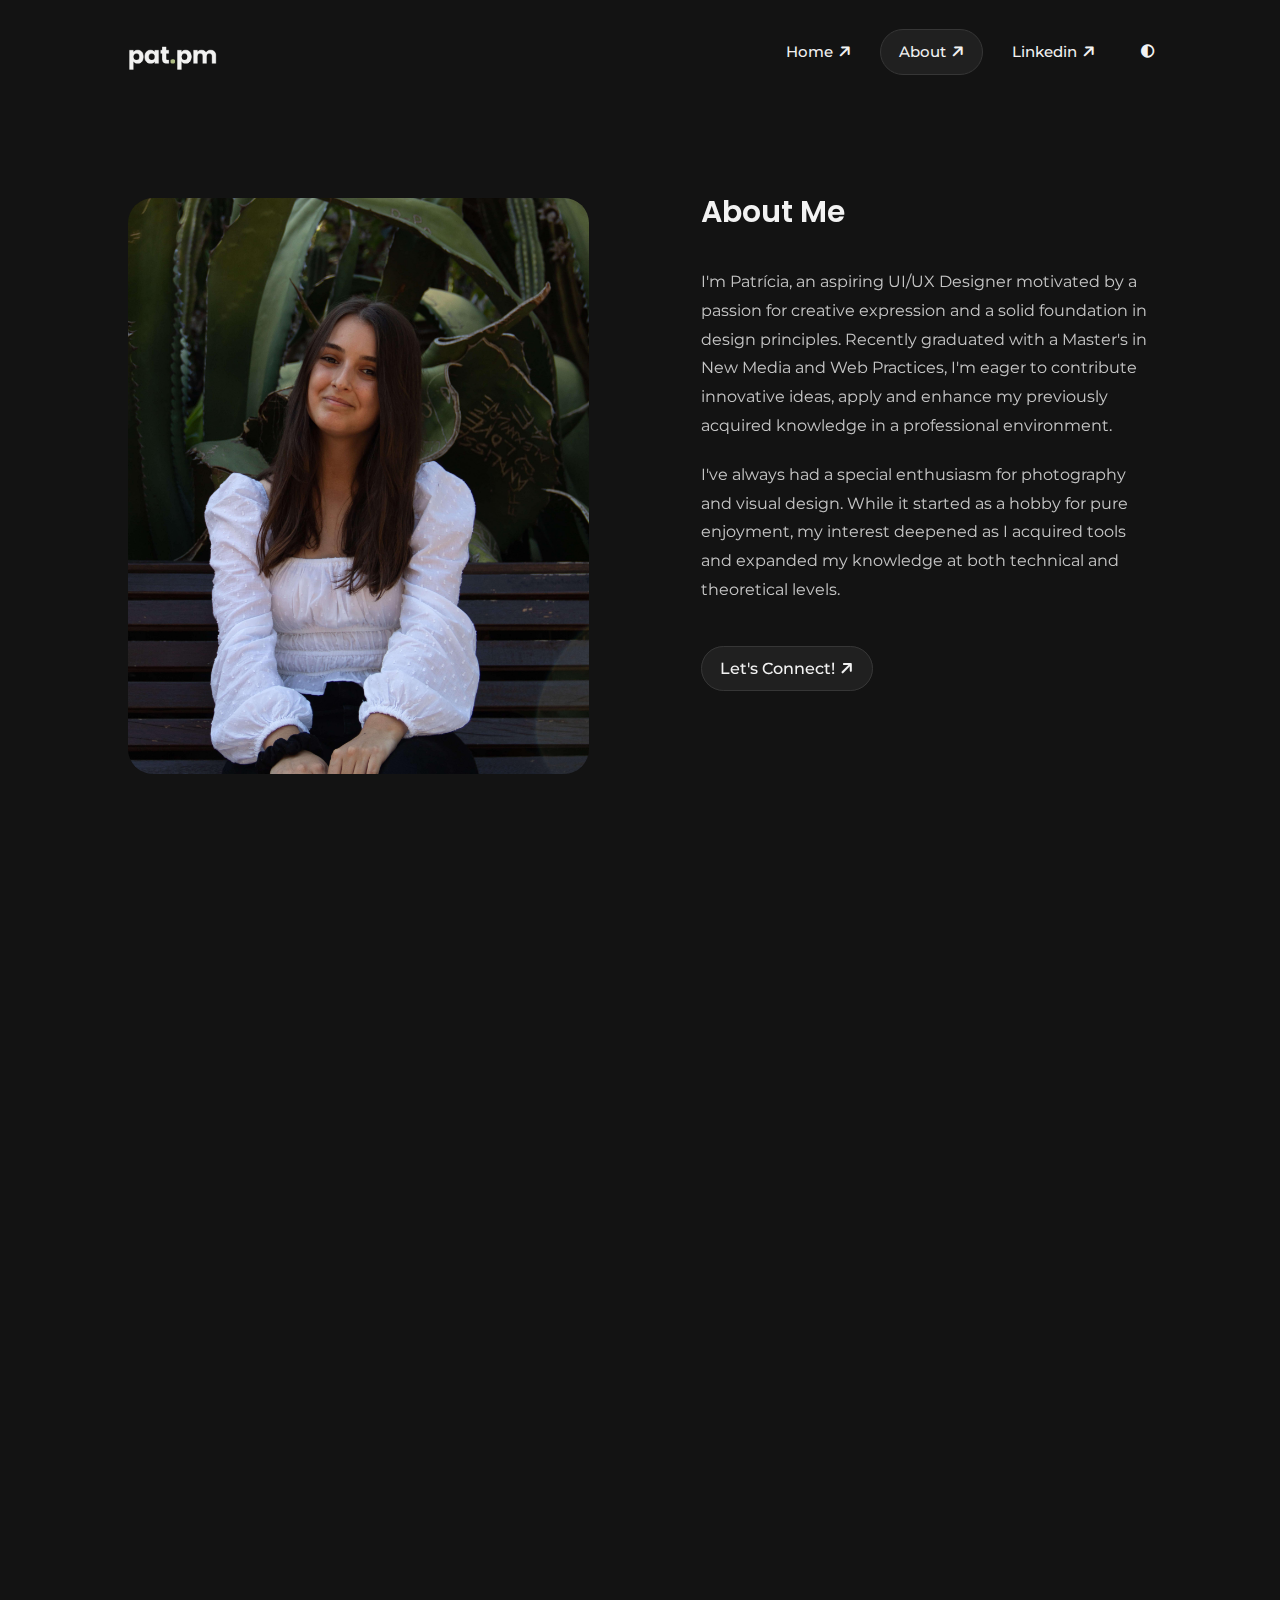
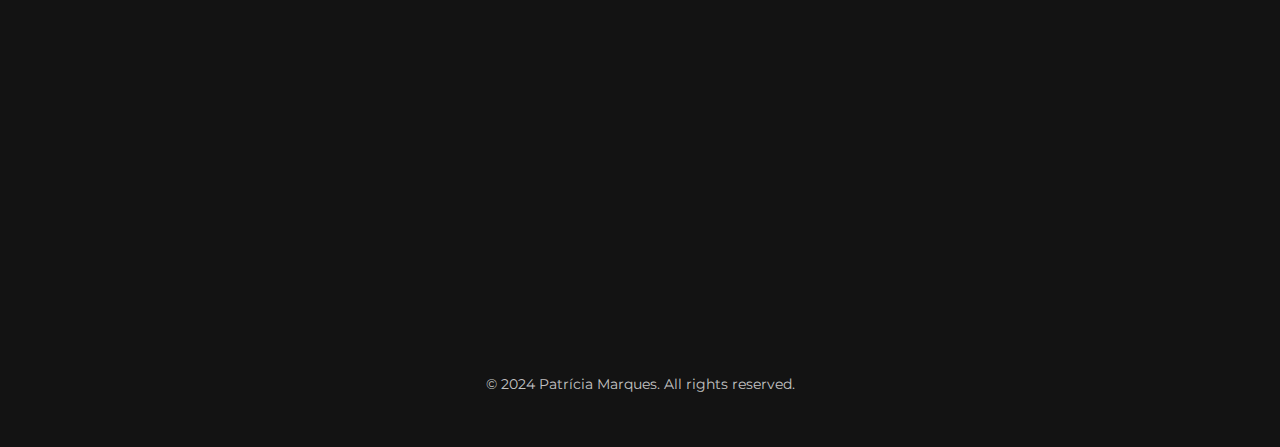
==== commit de3b0b33: "Update about.html" ====
--- a/about.html
+++ b/about.html
@@ -11,6 +11,16 @@
     <link href="https://unpkg.com/aos@2.3.1/dist/aos.css" rel="stylesheet">
     <script src="https://unpkg.com/aos@2.3.1/dist/aos.js"></script>
   </head>
+
+  <!-- Google tag (gtag.js) -->
+<script async src="https://www.googletagmanager.com/gtag/js?id=G-0HZQMYBZYQ"></script>
+<script>
+  window.dataLayer = window.dataLayer || [];
+  function gtag(){dataLayer.push(arguments);}
+  gtag('js', new Date());
+
+  gtag('config', 'G-0HZQMYBZYQ');
+</script>
 
   <body>
     
@@ -208,4 +218,4 @@
     </script>
 
   </body>
-</html>+</html>
